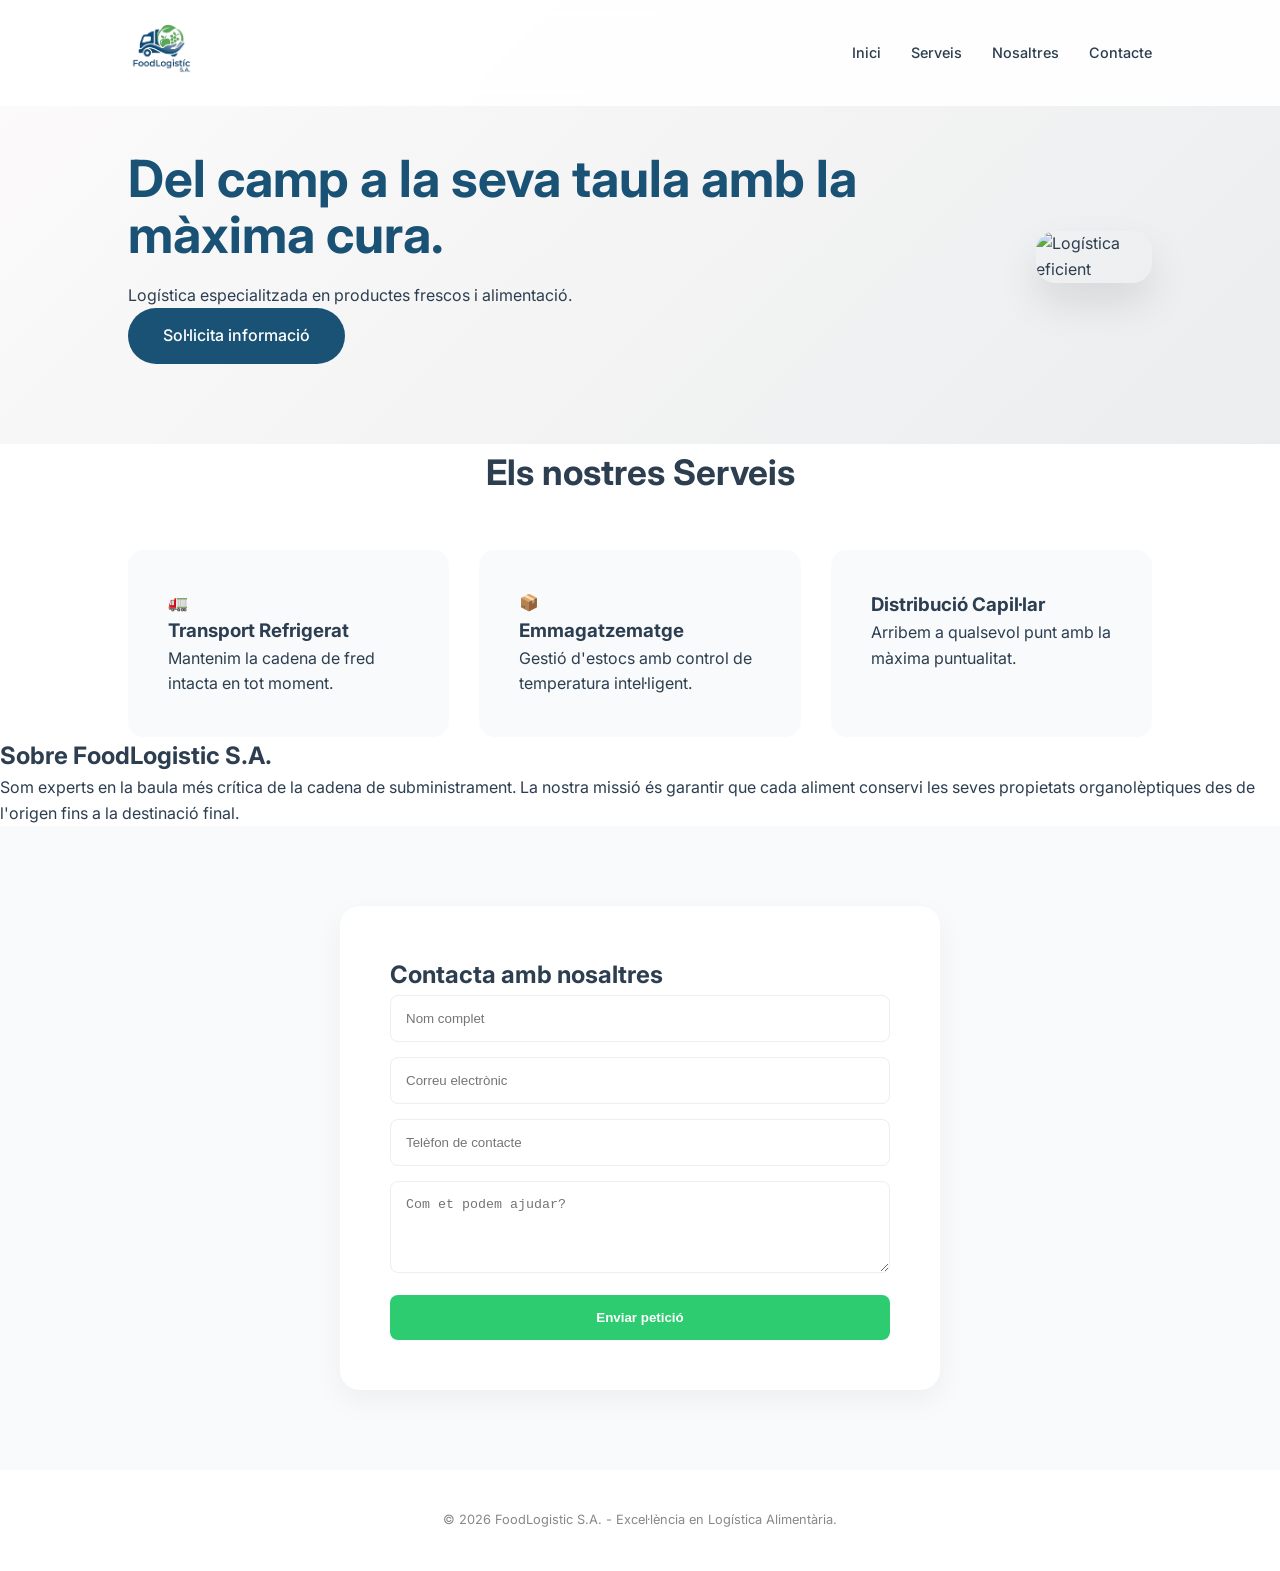
==== docs/index.html @ 3119c85d "Update index.html" ====
<!DOCTYPE html>
<html lang="ca">
<head>
    <meta charset="UTF-8">
    <meta name="viewport" content="width=device-width, initial-scale=1.0">
    <title>FoodLogistic S.A. | Frescura en Moviment</title>
    <link rel="stylesheet" href="styles.css">
    <link href="https://fonts.googleapis.com/css2?family=Inter:wght@300;500;700&display=swap" rel="stylesheet">
</head>
<body>

    <header>
        <nav>
            <div class="logo">
                <img src="img/FoodLogisticLogo.png" alt="FoodLogistic Logo">
            </div>
            <ul>
                <li><a href="#inici">Inici</a></li>
                <li><a href="#serveis">Serveis</a></li>
                <li><a href="#sobre-nosaltres">Nosaltres</a></li>
                <li><a href="#contacte">Contacte</a></li>
            </ul>
        </nav>
    </header>

    <main>
        <section id="inici" class="hero">
            <div class="hero-text">
                <h1>Del camp a la seva taula amb la màxima cura.</h1>
                <p>Logística especialitzada en productes frescos i alimentació.</p>
                <a href="#contacte" class="btn-main">Sol·licita informació</a>
            </div>
            <div class="hero-image">
                <img src="https://images.unsplash.com/photo-1586528116311-ad8dd3c8310d?auto=format&fit=crop&w=800&q=80" alt="Logística eficient">
            </div>
        </section>

        <section id="serveis" class="services">
            <h2 class="section-title">Els nostres Serveis</h2>
            <div class="grid">
                <div class="card">
                    <div class="icon">🚛</div>
                    <h3>Transport Refrigerat</h3>
                    <p>Mantenim la cadena de fred intacta en tot moment.</p>
                </div>
                <div class="card">
                    <div class="icon">📦</div>
                    <h3>Emmagatzematge</h3>
                    <p>Gestió d'estocs amb control de temperatura intel·ligent.</p>
                </div>
                <div class="card">
                    <h3>Distribució Capil·lar</h3>
                    <p>Arribem a qualsevol punt amb la màxima puntualitat.</p>
                </div>
            </div>
        </section>

        <section id="sobre-nosaltres" class="about">
            <div class="about-content">
                <h2>Sobre FoodLogistic S.A.</h2>
                <p>Som experts en la baula més crítica de la cadena de subministrament. La nostra missió és garantir que cada aliment conservi les seves propietats organolèptiques des de l'origen fins a la destinació final.</p>
            </div>
        </section>

        <section id="contacte" class="contact">
            <div class="contact-card">
                <h2>Contacta amb nosaltres</h2>
                <form>
                    <div class="form-group">
                        <input type="text" id="nom" placeholder="Nom complet" required>
                    </div>
                    <div class="form-group">
                        <input type="email" id="email" placeholder="Correu electrònic" required>
                    </div>
                    <div class="form-group">
                        <input type="tel" id="telefon" placeholder="Telèfon de contacte">
                    </div>
                    <div class="form-group">
                        <textarea id="missatge" rows="4" placeholder="Com et podem ajudar?" required></textarea>
                    </div>
                    <button type="submit" class="btn-submit">Enviar petició</button>
                </form>
            </div>
        </section>
    </main>

    <footer>
        <p>&copy; 2026 FoodLogistic S.A. - Excel·lència en Logística Alimentària.</p>
    </footer>
<!-- Default Statcounter code for FOODLOGISTIC
https://joanosunaa.github.io/Web-corporativa/ -->
<script type="text/javascript">
var sc_project=13214957; 
var sc_invisible=1; 
var sc_security="f2cc9ac7"; 
</script>
<script type="text/javascript"
src="https://www.statcounter.com/counter/counter.js" async></script>
<noscript><div class="statcounter"><a title="Web Analytics"
href="https://statcounter.com/" target="_blank"><img class="statcounter"
src="https://c.statcounter.com/13214957/0/f2cc9ac7/1/" alt="Web Analytics"
referrerPolicy="no-referrer-when-downgrade"></a></div></noscript>
<!-- End of Statcounter Code -->
</body>
</html>
---- docs/styles.css ----
:root {
    --primary-blue: #1a5276; /* Blau del logo */
    --accent-green: #2ecc71; /* Verd del logo */
    --text-dark: #2c3e50;
    --light-bg: #f8fafc;
    --white: #ffffff;
}

* {
    margin: 0;
    padding: 0;
    box-sizing: border-box;
}

body {
    font-family: 'Inter', sans-serif;
    color: var(--text-dark);
    background-color: var(--white);
    line-height: 1.6;
    scroll-behavior: smooth;
}

/* Navegació Elegant */
header {
    padding: 1.5rem 10%;
    position: fixed;
    width: 100%;
    background: rgba(255, 255, 255, 0.9);
    backdrop-filter: blur(10px);
    z-index: 1000;
    box-sizing: border-box;
}

nav {
    display: flex;
    justify-content: space-between;
    align-items: center;
}

.logo img {
    height: 50px; /* Ajustat per al logo FoodLogistic */
}

nav ul {
    display: flex;
    list-style: none;
}

nav ul li { margin-left: 30px; }

nav ul li a {
    text-decoration: none;
    color: var(--text-dark);
    font-weight: 500;
    font-size: 0.9rem;
    transition: color 0.3s;
}

nav ul li a:hover { color: var(--accent-green); }

/* Hero Section */
.hero {
    display: flex;
    align-items: center;
    padding: 150px 10% 80px;
    gap: 50px;
    background: linear-gradient(135deg, #fdfbfb 0%, #ebedee 100%);
}

.hero-text h1 {
    font-size: 3.2rem;
    line-height: 1.1;
    margin-bottom: 20px;
    color: var(--primary-blue);
}

.hero-image img {
    width: 100%;
    max-width: 500px;
    border-radius: 20px;
    box-shadow: 0 20px 40px rgba(0,0,0,0.1);
}

/* Botons */
.btn-main {
    display: inline-block;
    padding: 15px 35px;
    background-color: var(--primary-blue);
    color: white;
    text-decoration: none;
    border-radius: 50px;
    font-weight: 500;
    transition: transform 0.3s, box-shadow 0.3s;
}

.btn-main:hover {
    transform: translateY(-3px);
    box-shadow: 0 10px 20px rgba(26, 82, 118, 0.3);
}

/* Seccions Comuns */
.section-title {
    text-align: center;
    font-size: 2.2rem;
    margin-bottom: 50px;
}

.grid {
    display: grid;
    grid-template-columns: repeat(auto-fit, minmax(280px, 1fr));
    gap: 30px;
    padding: 0 10%;
}

.card {
    padding: 40px;
    background: var(--light-bg);
    border-radius: 15px;
    transition: 0.3s;
}

.card:hover { background: var(--white); box-shadow: 0 10px 30px rgba(0,0,0,0.05); }

/* Contacte */
.contact {
    background: var(--light-bg);
    padding: 80px 10%;
}

.contact-card {
    background: var(--white);
    max-width: 600px;
    margin: 0 auto;
    padding: 50px;
    border-radius: 20px;
    box-shadow: 0 10px 30px rgba(0,0,0,0.05);
}

.form-group input, .form-group textarea {
    width: 100%;
    padding: 15px;
    margin-bottom: 15px;
    border: 1px solid #eee;
    border-radius: 8px;
    outline: none;
}

.btn-submit {
    width: 100%;
    padding: 15px;
    background: var(--accent-green);
    color: white;
    border: none;
    border-radius: 8px;
    font-weight: bold;
    cursor: pointer;
}

footer {
    text-align: center;
    padding: 40px;
    font-size: 0.8rem;
    color: #888;
}

/* Responsive */
@media (max-width: 768px) {
    .hero { flex-direction: column; text-align: center; }
    .hero-text h1 { font-size: 2.2rem; }
}
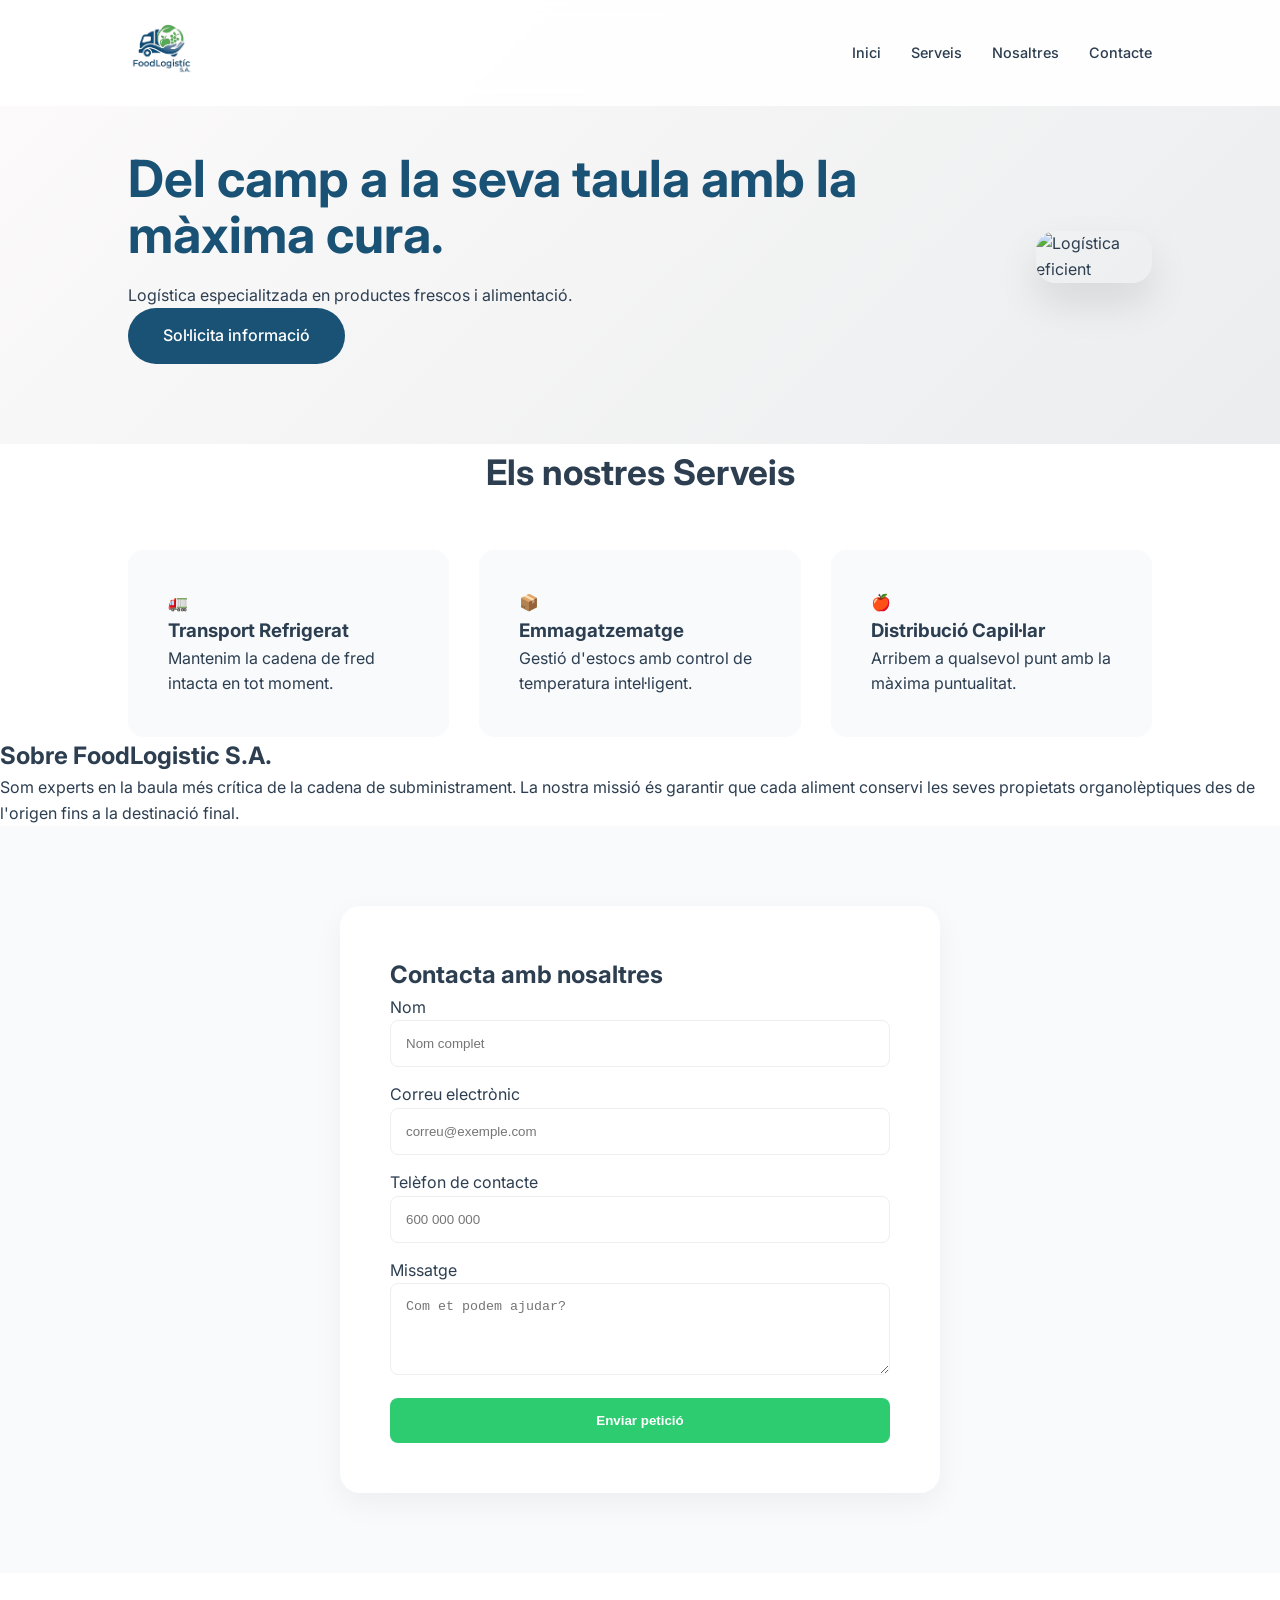
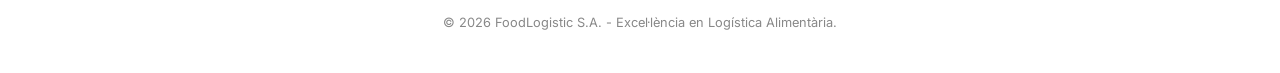
==== commit f8b9813a: "Update index.html" ====
--- a/docs/index.html
+++ b/docs/index.html
@@ -49,6 +49,7 @@
                     <p>Gestió d'estocs amb control de temperatura intel·ligent.</p>
                 </div>
                 <div class="card">
+                    <div class="icon">🍎</div>
                     <h3>Distribució Capil·lar</h3>
                     <p>Arribem a qualsevol punt amb la màxima puntualitat.</p>
                 </div>
@@ -65,18 +66,22 @@
         <section id="contacte" class="contact">
             <div class="contact-card">
                 <h2>Contacta amb nosaltres</h2>
-                <form>
+                <form action="#">
                     <div class="form-group">
-                        <input type="text" id="nom" placeholder="Nom complet" required>
+                        <label for="nom">Nom</label>
+                        <input type="text" id="nom" name="nom" placeholder="Nom complet" required>
                     </div>
                     <div class="form-group">
-                        <input type="email" id="email" placeholder="Correu electrònic" required>
+                        <label for="email">Correu electrònic</label>
+                        <input type="email" id="email" name="email" placeholder="correu@exemple.com" required>
                     </div>
                     <div class="form-group">
-                        <input type="tel" id="telefon" placeholder="Telèfon de contacte">
+                        <label for="telefon">Telèfon de contacte</label>
+                        <input type="tel" id="telefon" name="telefon" placeholder="600 000 000">
                     </div>
                     <div class="form-group">
-                        <textarea id="missatge" rows="4" placeholder="Com et podem ajudar?" required></textarea>
+                        <label for="missatge">Missatge</label>
+                        <textarea id="missatge" name="missatge" rows="4" placeholder="Com et podem ajudar?" required></textarea>
                     </div>
                     <button type="submit" class="btn-submit">Enviar petició</button>
                 </form>
@@ -87,19 +92,19 @@
     <footer>
         <p>&copy; 2026 FoodLogistic S.A. - Excel·lència en Logística Alimentària.</p>
     </footer>
-<!-- Default Statcounter code for FOODLOGISTIC
-https://joanosunaa.github.io/Web-corporativa/ -->
-<script type="text/javascript">
-var sc_project=13214957; 
-var sc_invisible=1; 
-var sc_security="f2cc9ac7"; 
-</script>
-<script type="text/javascript"
-src="https://www.statcounter.com/counter/counter.js" async></script>
-<noscript><div class="statcounter"><a title="Web Analytics"
-href="https://statcounter.com/" target="_blank"><img class="statcounter"
-src="https://c.statcounter.com/13214957/0/f2cc9ac7/1/" alt="Web Analytics"
-referrerPolicy="no-referrer-when-downgrade"></a></div></noscript>
-<!-- End of Statcounter Code -->
-</body>
+
+    <script type="text/javascript">
+        var sc_project=13214957; 
+        var sc_invisible=1; 
+        var sc_security="f2cc9ac7"; 
+    </script>
+    <script type="text/javascript" src="https://www.statcounter.com/counter/counter.js" async></script>
+    <noscript>
+        <div class="statcounter">
+            <a title="Web Analytics" href="https://statcounter.com/" target="_blank">
+                <img class="statcounter" src="https://c.statcounter.com/13214957/0/f2cc9ac7/1/" alt="Web Analytics" referrerPolicy="no-referrer-when-downgrade">
+            </a>
+        </div>
+    </noscript>
+    </body>
 </html>
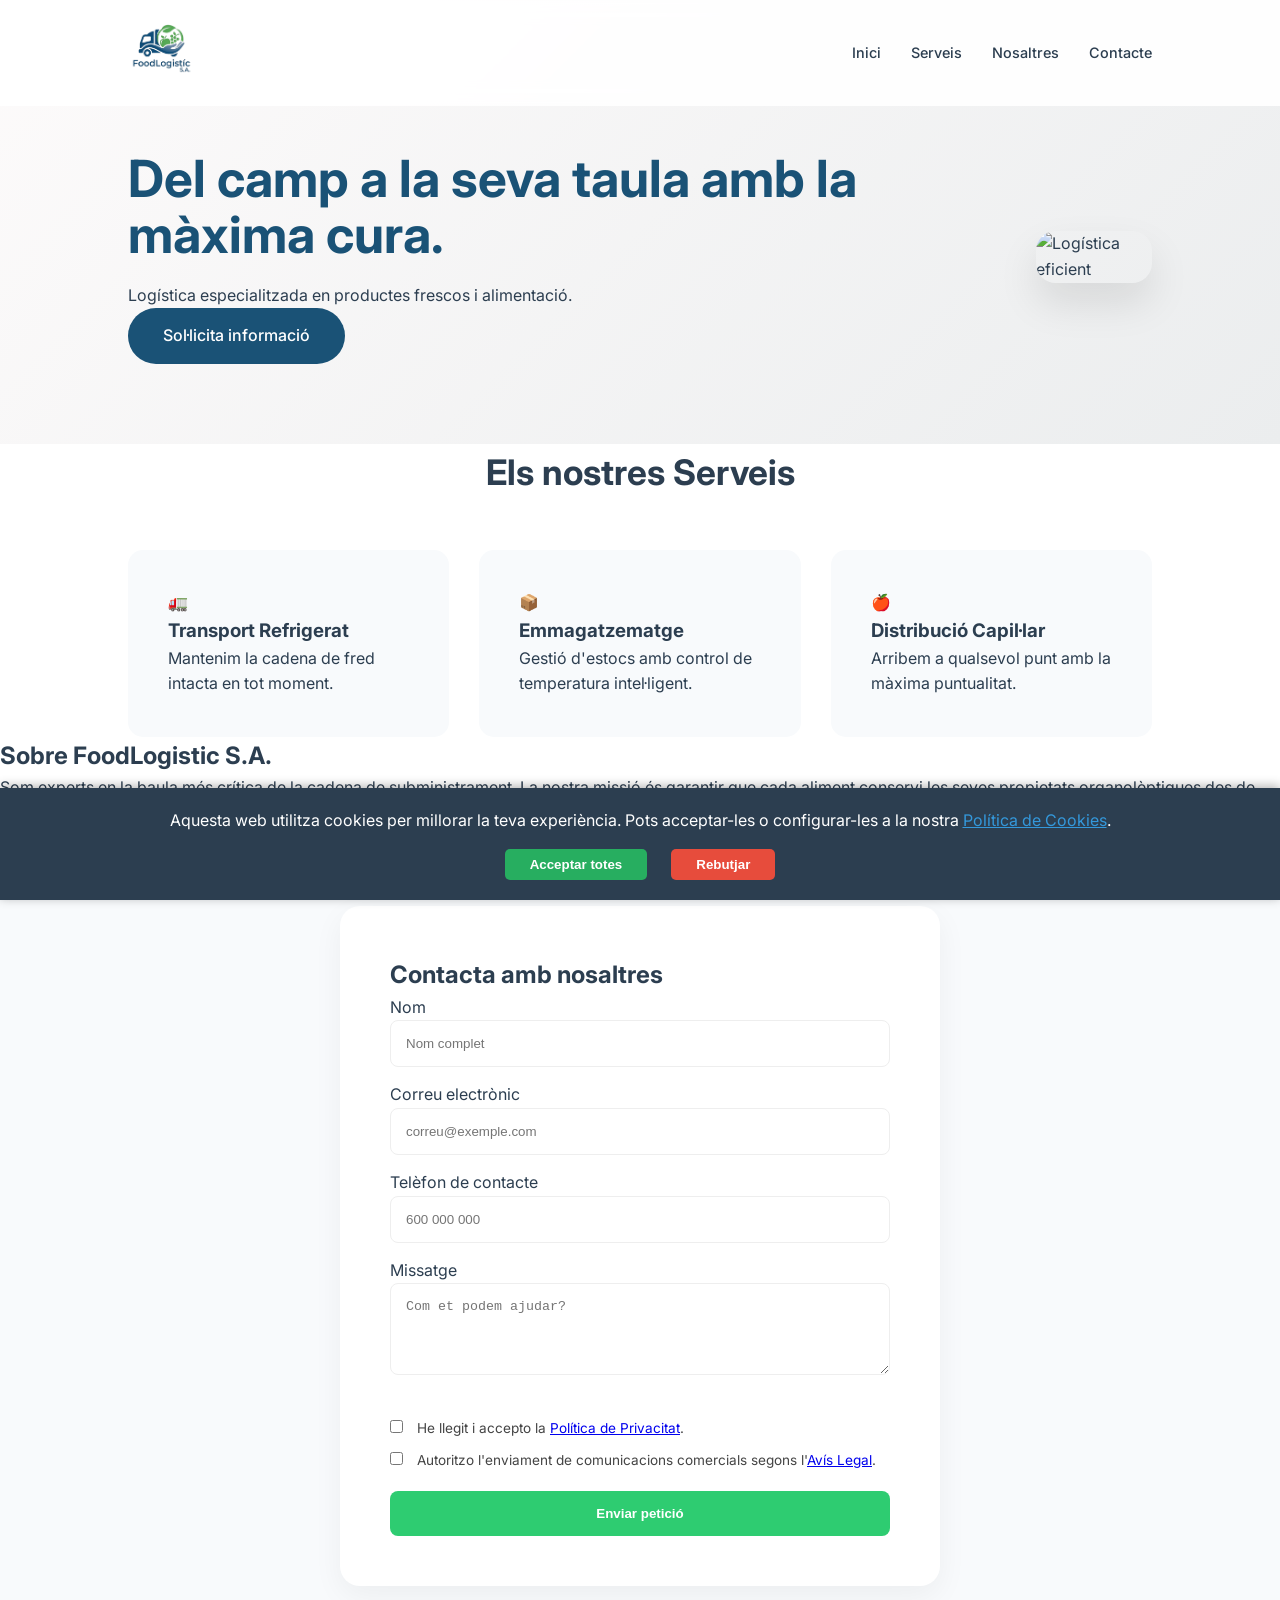
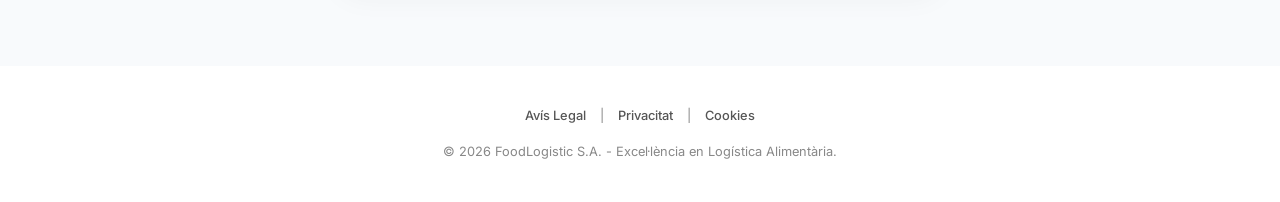
==== commit cc9111f1: "Update index.html" ====
--- a/docs/index.html
+++ b/docs/index.html
@@ -6,6 +6,66 @@
     <title>FoodLogistic S.A. | Frescura en Moviment</title>
     <link rel="stylesheet" href="styles.css">
     <link href="https://fonts.googleapis.com/css2?family=Inter:wght@300;500;700&display=swap" rel="stylesheet">
+    <style>
+        /* Estils afegits per a la Operació Escut Digital */
+        .form-legal {
+            margin: 20px 0;
+            text-align: left;
+            font-size: 0.85rem;
+            color: #444;
+        }
+        .form-legal label {
+            display: block;
+            margin-bottom: 10px;
+            cursor: pointer;
+        }
+        .form-legal input {
+            width: auto !important;
+            display: inline-block !important;
+            margin-right: 10px;
+        }
+        .footer-links {
+            margin-bottom: 15px;
+        }
+        .footer-links a {
+            color: #555;
+            text-decoration: none;
+            margin: 0 10px;
+            font-weight: 500;
+        }
+        .footer-links a:hover {
+            text-decoration: underline;
+            color: #27ae60;
+        }
+        /* Banner de Cookies */
+        #cookie-banner {
+            position: fixed;
+            bottom: 0;
+            left: 0;
+            width: 100%;
+            background: #2c3e50;
+            color: white;
+            padding: 20px;
+            display: none;
+            z-index: 9999;
+            text-align: center;
+            box-shadow: 0 -2px 10px rgba(0,0,0,0.3);
+            font-family: 'Inter', sans-serif;
+        }
+        .cookie-btns {
+            margin-top: 15px;
+        }
+        .btn-cookie {
+            padding: 8px 25px;
+            margin: 0 10px;
+            border: none;
+            border-radius: 5px;
+            cursor: pointer;
+            font-weight: bold;
+        }
+        .btn-cookie.accept { background-color: #27ae60; color: white; }
+        .btn-cookie.reject { background-color: #e74c3c; color: white; }
+    </style>
 </head>
 <body>
 
@@ -83,6 +143,18 @@
                         <label for="missatge">Missatge</label>
                         <textarea id="missatge" name="missatge" rows="4" placeholder="Com et podem ajudar?" required></textarea>
                     </div>
+
+                    <div class="form-legal">
+                        <label>
+                            <input type="checkbox" name="privacitat" required>
+                            He llegit i accepto la <a href="privacitat.html" target="_blank">Política de Privacitat</a>.
+                        </label>
+                        <label>
+                            <input type="checkbox" name="comercial">
+                            Autoritzo l'enviament de comunicacions comercials segons l'<a href="avis-legal.html" target="_blank">Avís Legal</a>.
+                        </label>
+                    </div>
+
                     <button type="submit" class="btn-submit">Enviar petició</button>
                 </form>
             </div>
@@ -90,13 +162,41 @@
     </main>
 
     <footer>
+        <div class="footer-links">
+            <a href="avis-legal.html">Avís Legal</a> | 
+            <a href="privacitat.html">Privacitat</a> | 
+            <a href="cookies.html">Cookies</a>
+        </div>
         <p>&copy; 2026 FoodLogistic S.A. - Excel·lència en Logística Alimentària.</p>
     </footer>
+
+    <div id="cookie-banner">
+        <p>Aquesta web utilitza cookies per millorar la teva experiència. Pots acceptar-les o configurar-les a la nostra <a href="cookies.html" style="color: #3498db;">Política de Cookies</a>.</p>
+        <div class="cookie-btns">
+            <button onclick="acceptCookies()" class="btn-cookie accept">Acceptar totes</button>
+            <button onclick="rejectCookies()" class="btn-cookie reject">Rebutjar</button>
+        </div>
+    </div>
 
     <script type="text/javascript">
         var sc_project=13214957; 
         var sc_invisible=1; 
         var sc_security="f2cc9ac7"; 
+        
+        // Lògica del Banner de Cookies
+        function acceptCookies() {
+            document.getElementById('cookie-banner').style.display = 'none';
+            localStorage.setItem('cookiesFoodLogistic', 'accepted');
+        }
+        function rejectCookies() {
+            document.getElementById('cookie-banner').style.display = 'none';
+            localStorage.setItem('cookiesFoodLogistic', 'rejected');
+        }
+        window.addEventListener('load', function() {
+            if (!localStorage.getItem('cookiesFoodLogistic')) {
+                document.getElementById('cookie-banner').style.display = 'block';
+            }
+        });
     </script>
     <script type="text/javascript" src="https://www.statcounter.com/counter/counter.js" async></script>
     <noscript>
@@ -106,5 +206,5 @@
             </a>
         </div>
     </noscript>
-    </body>
+</body>
 </html>
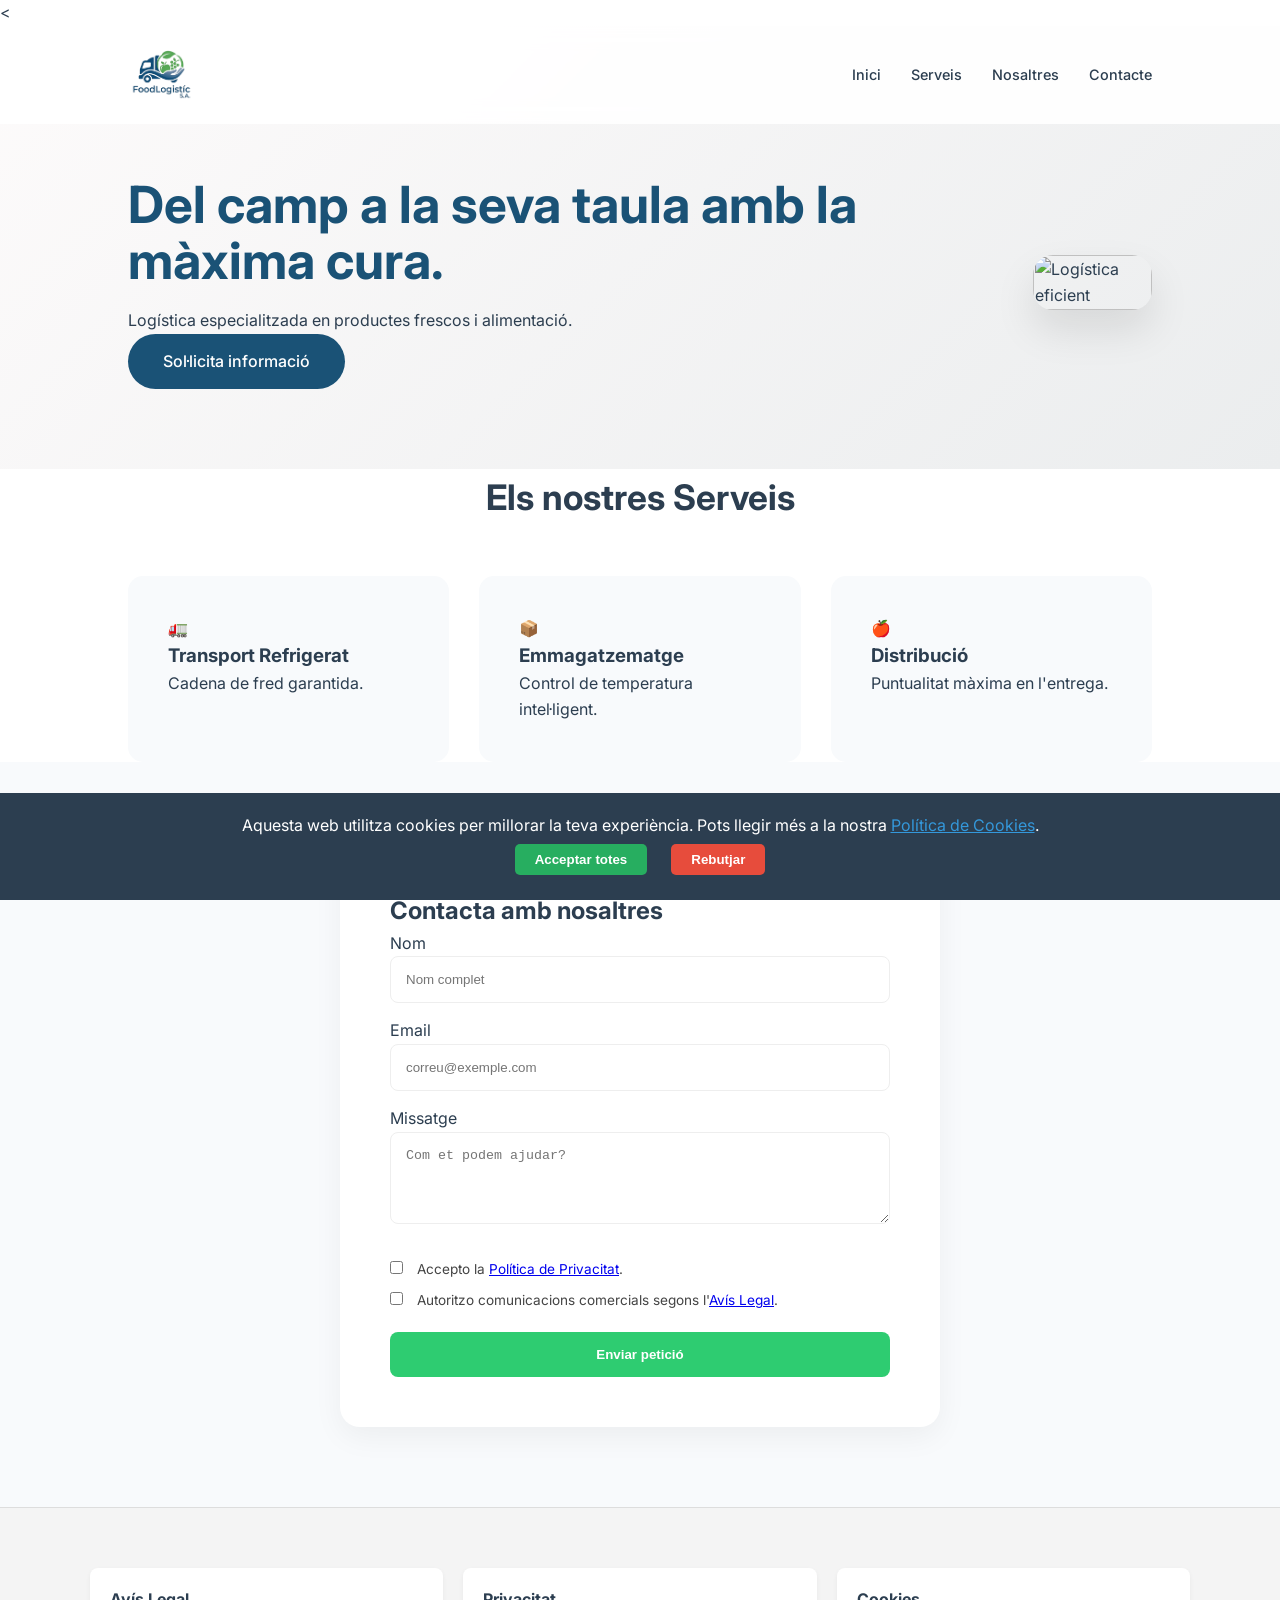
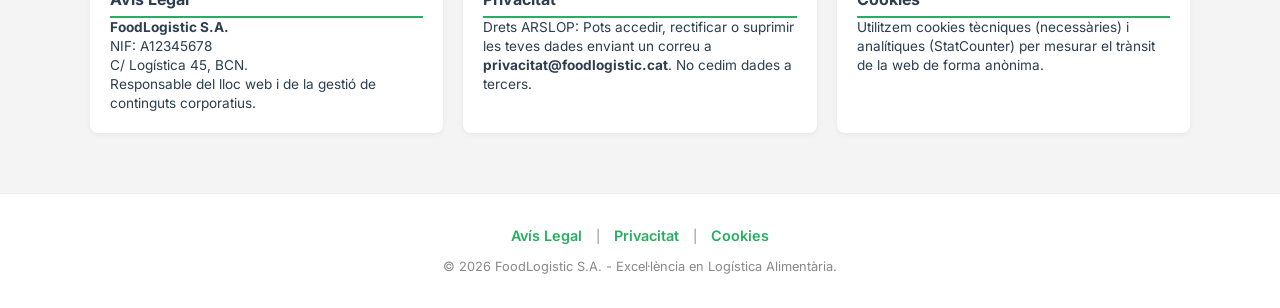
==== commit 4febba29: "Update index.html" ====
--- a/docs/index.html
+++ b/docs/index.html
@@ -1,4 +1,4 @@
-<!DOCTYPE html>
+<<!DOCTYPE html>
 <html lang="ca">
 <head>
     <meta charset="UTF-8">
@@ -7,73 +7,37 @@
     <link rel="stylesheet" href="styles.css">
     <link href="https://fonts.googleapis.com/css2?family=Inter:wght@300;500;700&display=swap" rel="stylesheet">
     <style>
-        /* Estils afegits per a la Operació Escut Digital */
-        .form-legal {
-            margin: 20px 0;
-            text-align: left;
-            font-size: 0.85rem;
-            color: #444;
-        }
-        .form-legal label {
-            display: block;
-            margin-bottom: 10px;
-            cursor: pointer;
-        }
-        .form-legal input {
-            width: auto !important;
-            display: inline-block !important;
-            margin-right: 10px;
-        }
-        .footer-links {
-            margin-bottom: 15px;
-        }
-        .footer-links a {
-            color: #555;
-            text-decoration: none;
-            margin: 0 10px;
-            font-weight: 500;
-        }
-        .footer-links a:hover {
-            text-decoration: underline;
-            color: #27ae60;
-        }
+        /* Estils per als elements legals Operació Escut Digital */
+        .form-legal { margin: 20px 0; text-align: left; font-size: 0.85rem; color: #444; font-family: 'Inter', sans-serif; }
+        .form-legal label { display: block; margin-bottom: 10px; cursor: pointer; }
+        .form-legal input { width: auto !important; display: inline-block !important; margin-right: 10px; }
+        
+        /* Secció de textos legals al final (Tot en un) */
+        .legal-content-section { padding: 60px 20px; background: #f4f4f4; border-top: 1px solid #ddd; font-family: 'Inter', sans-serif; font-size: 0.85rem; line-height: 1.4; }
+        .legal-box { max-width: 1100px; margin: 0 auto; display: grid; grid-template-columns: 1fr 1fr 1fr; gap: 20px; }
+        .legal-item { background: white; padding: 20px; border-radius: 8px; box-shadow: 0 2px 5px rgba(0,0,0,0.05); }
+        .legal-item h3 { color: #2c3e50; border-bottom: 2px solid #27ae60; padding-bottom: 5px; margin-top: 0; font-size: 1rem; }
+
         /* Banner de Cookies */
         #cookie-banner {
-            position: fixed;
-            bottom: 0;
-            left: 0;
-            width: 100%;
-            background: #2c3e50;
-            color: white;
-            padding: 20px;
-            display: none;
-            z-index: 9999;
-            text-align: center;
-            box-shadow: 0 -2px 10px rgba(0,0,0,0.3);
-            font-family: 'Inter', sans-serif;
+            position: fixed; bottom: 0; left: 0; width: 100%; background: #2c3e50; color: white; 
+            padding: 20px; display: none; z-index: 9999; text-align: center; font-family: 'Inter', sans-serif;
         }
-        .cookie-btns {
-            margin-top: 15px;
-        }
-        .btn-cookie {
-            padding: 8px 25px;
-            margin: 0 10px;
-            border: none;
-            border-radius: 5px;
-            cursor: pointer;
-            font-weight: bold;
-        }
+        .btn-cookie { padding: 8px 20px; margin: 5px 10px; border: none; border-radius: 5px; cursor: pointer; font-weight: bold; }
         .btn-cookie.accept { background-color: #27ae60; color: white; }
         .btn-cookie.reject { background-color: #e74c3c; color: white; }
+        
+        footer { padding: 30px; text-align: center; background: #fff; border-top: 1px solid #eee; }
+        .footer-links { margin-bottom: 10px; }
+        .footer-links a { margin: 0 10px; color: #27ae60; text-decoration: none; font-weight: 600; font-size: 0.9rem; }
+        .footer-links a:hover { text-decoration: underline; }
     </style>
 </head>
 <body>
 
     <header>
         <nav>
-            <div class="logo">
-                <img src="img/FoodLogisticLogo.png" alt="FoodLogistic Logo">
-            </div>
+            <div class="logo"><img src="img/FoodLogisticLogo.png" alt="FoodLogistic Logo"></div>
             <ul>
                 <li><a href="#inici">Inici</a></li>
                 <li><a href="#serveis">Serveis</a></li>
@@ -98,28 +62,9 @@
         <section id="serveis" class="services">
             <h2 class="section-title">Els nostres Serveis</h2>
             <div class="grid">
-                <div class="card">
-                    <div class="icon">🚛</div>
-                    <h3>Transport Refrigerat</h3>
-                    <p>Mantenim la cadena de fred intacta en tot moment.</p>
-                </div>
-                <div class="card">
-                    <div class="icon">📦</div>
-                    <h3>Emmagatzematge</h3>
-                    <p>Gestió d'estocs amb control de temperatura intel·ligent.</p>
-                </div>
-                <div class="card">
-                    <div class="icon">🍎</div>
-                    <h3>Distribució Capil·lar</h3>
-                    <p>Arribem a qualsevol punt amb la màxima puntualitat.</p>
-                </div>
-            </div>
-        </section>
-
-        <section id="sobre-nosaltres" class="about">
-            <div class="about-content">
-                <h2>Sobre FoodLogistic S.A.</h2>
-                <p>Som experts en la baula més crítica de la cadena de subministrament. La nostra missió és garantir que cada aliment conservi les seves propietats organolèptiques des de l'origen fins a la destinació final.</p>
+                <div class="card"><div class="icon">🚛</div><h3>Transport Refrigerat</h3><p>Cadena de fred garantida.</p></div>
+                <div class="card"><div class="icon">📦</div><h3>Emmagatzematge</h3><p>Control de temperatura intel·ligent.</p></div>
+                <div class="card"><div class="icon">🍎</div><h3>Distribució</h3><p>Puntualitat màxima en l'entrega.</p></div>
             </div>
         </section>
 
@@ -127,51 +72,54 @@
             <div class="contact-card">
                 <h2>Contacta amb nosaltres</h2>
                 <form action="#">
-                    <div class="form-group">
-                        <label for="nom">Nom</label>
-                        <input type="text" id="nom" name="nom" placeholder="Nom complet" required>
-                    </div>
-                    <div class="form-group">
-                        <label for="email">Correu electrònic</label>
-                        <input type="email" id="email" name="email" placeholder="correu@exemple.com" required>
-                    </div>
-                    <div class="form-group">
-                        <label for="telefon">Telèfon de contacte</label>
-                        <input type="tel" id="telefon" name="telefon" placeholder="600 000 000">
-                    </div>
-                    <div class="form-group">
-                        <label for="missatge">Missatge</label>
-                        <textarea id="missatge" name="missatge" rows="4" placeholder="Com et podem ajudar?" required></textarea>
-                    </div>
+                    <div class="form-group"><label for="nom">Nom</label><input type="text" id="nom" placeholder="Nom complet" required></div>
+                    <div class="form-group"><label for="email">Email</label><input type="email" id="email" placeholder="correu@exemple.com" required></div>
+                    <div class="form-group"><label for="missatge">Missatge</label><textarea id="missatge" rows="4" placeholder="Com et podem ajudar?" required></textarea></div>
 
                     <div class="form-legal">
                         <label>
                             <input type="checkbox" name="privacitat" required>
-                            He llegit i accepto la <a href="privacitat.html" target="_blank">Política de Privacitat</a>.
+                            Accepto la <a href="#politica-privacitat">Política de Privacitat</a>.
                         </label>
                         <label>
                             <input type="checkbox" name="comercial">
-                            Autoritzo l'enviament de comunicacions comercials segons l'<a href="avis-legal.html" target="_blank">Avís Legal</a>.
+                            Autoritzo comunicacions comercials segons l'<a href="#avis-legal">Avís Legal</a>.
                         </label>
                     </div>
-
                     <button type="submit" class="btn-submit">Enviar petició</button>
                 </form>
+            </div>
+        </section>
+
+        <section id="seccio-legal" class="legal-content-section">
+            <div class="legal-box">
+                <div id="avis-legal" class="legal-item">
+                    <h3>Avís Legal</h3>
+                    <p><strong>FoodLogistic S.A.</strong><br>NIF: A12345678<br>C/ Logística 45, BCN.<br>Responsable del lloc web i de la gestió de continguts corporatius.</p>
+                </div>
+                <div id="politica-privacitat" class="legal-item">
+                    <h3>Privacitat</h3>
+                    <p>Drets ARSLOP: Pots accedir, rectificar o suprimir les teves dades enviant un correu a <strong>privacitat@foodlogistic.cat</strong>. No cedim dades a tercers.</p>
+                </div>
+                <div id="politica-cookies" class="legal-item">
+                    <h3>Cookies</h3>
+                    <p>Utilitzem cookies tècniques (necessàries) i analítiques (StatCounter) per mesurar el trànsit de la web de forma anònima.</p>
+                </div>
             </div>
         </section>
     </main>
 
     <footer>
         <div class="footer-links">
-            <a href="avis-legal.html">Avís Legal</a> | 
-            <a href="privacitat.html">Privacitat</a> | 
-            <a href="cookies.html">Cookies</a>
+            <a href="#avis-legal">Avís Legal</a> | 
+            <a href="#politica-privacitat">Privacitat</a> | 
+            <a href="#politica-cookies">Cookies</a>
         </div>
         <p>&copy; 2026 FoodLogistic S.A. - Excel·lència en Logística Alimentària.</p>
     </footer>
 
     <div id="cookie-banner">
-        <p>Aquesta web utilitza cookies per millorar la teva experiència. Pots acceptar-les o configurar-les a la nostra <a href="cookies.html" style="color: #3498db;">Política de Cookies</a>.</p>
+        <p>Aquesta web utilitza cookies per millorar la teva experiència. Pots llegir més a la nostra <a href="#politica-cookies" style="color: #3498db; text-decoration: underline;">Política de Cookies</a>.</p>
         <div class="cookie-btns">
             <button onclick="acceptCookies()" class="btn-cookie accept">Acceptar totes</button>
             <button onclick="rejectCookies()" class="btn-cookie reject">Rebutjar</button>
@@ -179,32 +127,22 @@
     </div>
 
     <script type="text/javascript">
-        var sc_project=13214957; 
-        var sc_invisible=1; 
-        var sc_security="f2cc9ac7"; 
+        var sc_project=13214957; var sc_invisible=1; var sc_security="f2cc9ac7"; 
         
-        // Lògica del Banner de Cookies
         function acceptCookies() {
             document.getElementById('cookie-banner').style.display = 'none';
-            localStorage.setItem('cookiesFoodLogistic', 'accepted');
+            localStorage.setItem('foodlogistic_cookies', 'true');
         }
         function rejectCookies() {
             document.getElementById('cookie-banner').style.display = 'none';
-            localStorage.setItem('cookiesFoodLogistic', 'rejected');
+            localStorage.setItem('foodlogistic_cookies', 'false');
         }
-        window.addEventListener('load', function() {
-            if (!localStorage.getItem('cookiesFoodLogistic')) {
+        window.onload = function() {
+            if (!localStorage.getItem('foodlogistic_cookies')) {
                 document.getElementById('cookie-banner').style.display = 'block';
             }
-        });
+        };
     </script>
     <script type="text/javascript" src="https://www.statcounter.com/counter/counter.js" async></script>
-    <noscript>
-        <div class="statcounter">
-            <a title="Web Analytics" href="https://statcounter.com/" target="_blank">
-                <img class="statcounter" src="https://c.statcounter.com/13214957/0/f2cc9ac7/1/" alt="Web Analytics" referrerPolicy="no-referrer-when-downgrade">
-            </a>
-        </div>
-    </noscript>
 </body>
 </html>
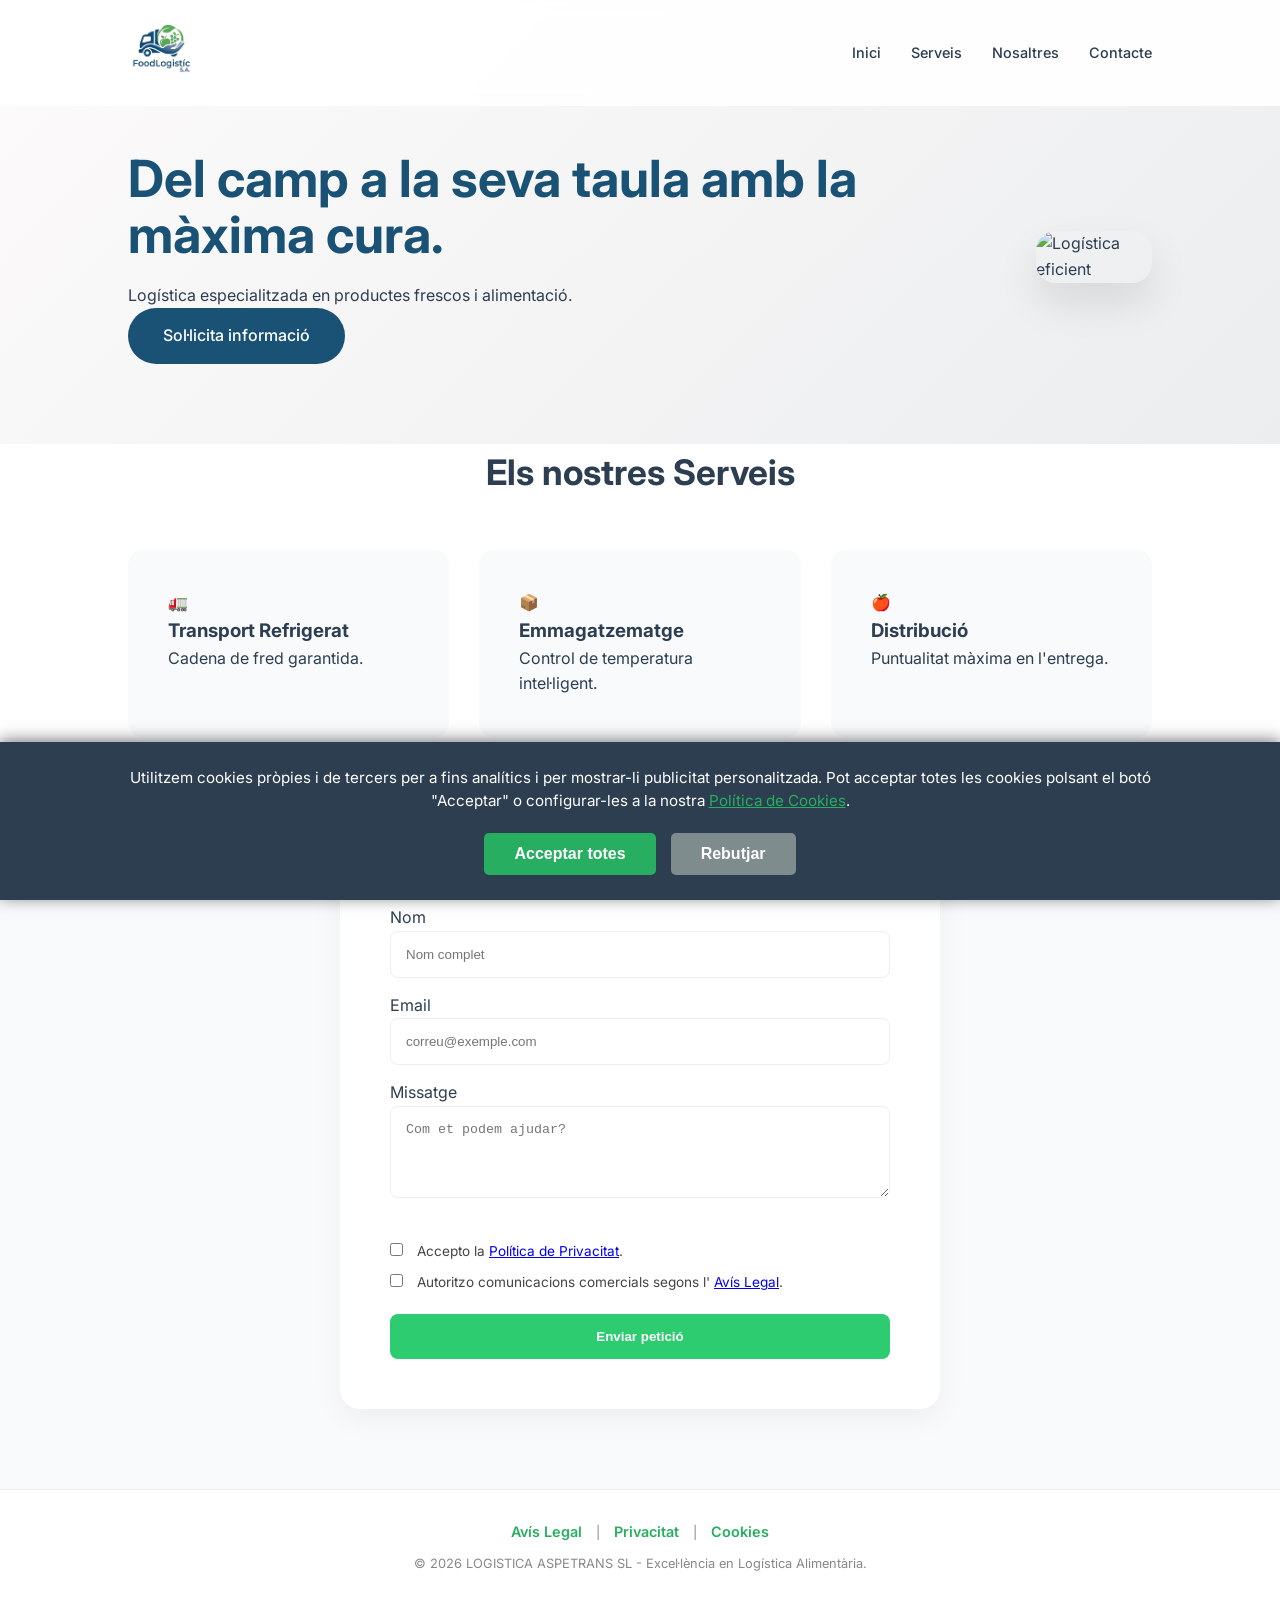
==== commit 8c6c4ca6: "Update index.html" ====
--- a/docs/index.html
+++ b/docs/index.html
@@ -1,4 +1,4 @@
-<<!DOCTYPE html>
+<!DOCTYPE html>
 <html lang="ca">
 <head>
     <meta charset="UTF-8">
@@ -7,30 +7,22 @@
     <link rel="stylesheet" href="styles.css">
     <link href="https://fonts.googleapis.com/css2?family=Inter:wght@300;500;700&display=swap" rel="stylesheet">
     <style>
-        /* Estils per als elements legals Operació Escut Digital */
+        /* Estils per als elements legals */
         .form-legal { margin: 20px 0; text-align: left; font-size: 0.85rem; color: #444; font-family: 'Inter', sans-serif; }
         .form-legal label { display: block; margin-bottom: 10px; cursor: pointer; }
         .form-legal input { width: auto !important; display: inline-block !important; margin-right: 10px; }
-        
-        /* Secció de textos legals al final (Tot en un) */
-        .legal-content-section { padding: 60px 20px; background: #f4f4f4; border-top: 1px solid #ddd; font-family: 'Inter', sans-serif; font-size: 0.85rem; line-height: 1.4; }
-        .legal-box { max-width: 1100px; margin: 0 auto; display: grid; grid-template-columns: 1fr 1fr 1fr; gap: 20px; }
-        .legal-item { background: white; padding: 20px; border-radius: 8px; box-shadow: 0 2px 5px rgba(0,0,0,0.05); }
-        .legal-item h3 { color: #2c3e50; border-bottom: 2px solid #27ae60; padding-bottom: 5px; margin-top: 0; font-size: 1rem; }
-
-        /* Banner de Cookies */
-        #cookie-banner {
-            position: fixed; bottom: 0; left: 0; width: 100%; background: #2c3e50; color: white; 
-            padding: 20px; display: none; z-index: 9999; text-align: center; font-family: 'Inter', sans-serif;
-        }
-        .btn-cookie { padding: 8px 20px; margin: 5px 10px; border: none; border-radius: 5px; cursor: pointer; font-weight: bold; }
-        .btn-cookie.accept { background-color: #27ae60; color: white; }
-        .btn-cookie.reject { background-color: #e74c3c; color: white; }
         
         footer { padding: 30px; text-align: center; background: #fff; border-top: 1px solid #eee; }
         .footer-links { margin-bottom: 10px; }
         .footer-links a { margin: 0 10px; color: #27ae60; text-decoration: none; font-weight: 600; font-size: 0.9rem; }
         .footer-links a:hover { text-decoration: underline; }
+
+        /* Banner de Cookies Estilitzat */
+        #cookie-popup {
+            position: fixed; bottom: 0; left: 0; width: 100%; background: #2c3e50; 
+            color: white; padding: 25px; z-index: 10000; box-shadow: 0 -2px 15px rgba(0,0,0,0.5); 
+            font-family: 'Inter', sans-serif; display: none;
+        }
     </style>
 </head>
 <body>
@@ -79,50 +71,39 @@
                     <div class="form-legal">
                         <label>
                             <input type="checkbox" name="privacitat" required>
-                            Accepto la <a href="#politica-privacitat">Política de Privacitat</a>.
+                            Accepto la <a href="privacitat.html">Política de Privacitat</a>.
                         </label>
                         <label>
                             <input type="checkbox" name="comercial">
-                            Autoritzo comunicacions comercials segons l'<a href="#avis-legal">Avís Legal</a>.
+                            Autoritzo comunicacions comercials segons l' <a href="avis-legal.html">Avís Legal</a>.
                         </label>
                     </div>
                     <button type="submit" class="btn-submit">Enviar petició</button>
                 </form>
             </div>
         </section>
-
-        <section id="seccio-legal" class="legal-content-section">
-            <div class="legal-box">
-                <div id="avis-legal" class="legal-item">
-                    <h3>Avís Legal</h3>
-                    <p><strong>FoodLogistic S.A.</strong><br>NIF: A12345678<br>C/ Logística 45, BCN.<br>Responsable del lloc web i de la gestió de continguts corporatius.</p>
-                </div>
-                <div id="politica-privacitat" class="legal-item">
-                    <h3>Privacitat</h3>
-                    <p>Drets ARSLOP: Pots accedir, rectificar o suprimir les teves dades enviant un correu a <strong>privacitat@foodlogistic.cat</strong>. No cedim dades a tercers.</p>
-                </div>
-                <div id="politica-cookies" class="legal-item">
-                    <h3>Cookies</h3>
-                    <p>Utilitzem cookies tècniques (necessàries) i analítiques (StatCounter) per mesurar el trànsit de la web de forma anònima.</p>
-                </div>
-            </div>
-        </section>
     </main>
 
     <footer>
         <div class="footer-links">
-            <a href="#avis-legal">Avís Legal</a> | 
-            <a href="#politica-privacitat">Privacitat</a> | 
-            <a href="#politica-cookies">Cookies</a>
+            <a href="avis-legal.html">Avís Legal</a> | 
+            <a href="privacitat.html">Privacitat</a> | 
+            <a href="cookies.html">Cookies</a>
         </div>
-        <p>&copy; 2026 FoodLogistic S.A. - Excel·lència en Logística Alimentària.</p>
+        <p>&copy; 2026 LOGISTICA ASPETRANS SL - Excel·lència en Logística Alimentària.</p>
     </footer>
 
-    <div id="cookie-banner">
-        <p>Aquesta web utilitza cookies per millorar la teva experiència. Pots llegir més a la nostra <a href="#politica-cookies" style="color: #3498db; text-decoration: underline;">Política de Cookies</a>.</p>
-        <div class="cookie-btns">
-            <button onclick="acceptCookies()" class="btn-cookie accept">Acceptar totes</button>
-            <button onclick="rejectCookies()" class="btn-cookie reject">Rebutjar</button>
+    <div id="cookie-popup">
+        <div style="max-width: 1100px; margin: auto; display: flex; flex-direction: column; align-items: center; text-align: center;">
+            <p style="margin-bottom: 20px; font-size: 0.95rem; line-height: 1.5;">
+                Utilitzem cookies pròpies i de tercers per a fins analítics i per mostrar-li publicitat personalitzada. 
+                Pot acceptar totes les cookies polsant el botó "Acceptar" o configurar-les a la nostra 
+                <a href="cookies.html" style="color: #27ae60; text-decoration: underline;">Política de Cookies</a>.
+            </p>
+            <div style="display: flex; gap: 15px;">
+                <button onclick="acceptCookies()" style="background: #27ae60; color: white; border: none; padding: 12px 30px; border-radius: 5px; cursor: pointer; font-weight: bold; font-size: 1rem;">Acceptar totes</button>
+                <button onclick="rejectCookies()" style="background: #7f8c8d; color: white; border: none; padding: 12px 30px; border-radius: 5px; cursor: pointer; font-weight: bold; font-size: 1rem;">Rebutjar</button>
+            </div>
         </div>
     </div>
 
@@ -130,16 +111,18 @@
         var sc_project=13214957; var sc_invisible=1; var sc_security="f2cc9ac7"; 
         
         function acceptCookies() {
-            document.getElementById('cookie-banner').style.display = 'none';
-            localStorage.setItem('foodlogistic_cookies', 'true');
+            document.getElementById('cookie-popup').style.display = 'none';
+            localStorage.setItem('aspetrans_cookies_accepted', 'true');
         }
+
         function rejectCookies() {
-            document.getElementById('cookie-banner').style.display = 'none';
-            localStorage.setItem('foodlogistic_cookies', 'false');
+            document.getElementById('cookie-popup').style.display = 'none';
+            localStorage.setItem('aspetrans_cookies_accepted', 'false');
         }
+
         window.onload = function() {
-            if (!localStorage.getItem('foodlogistic_cookies')) {
-                document.getElementById('cookie-banner').style.display = 'block';
+            if (!localStorage.getItem('aspetrans_cookies_accepted')) {
+                document.getElementById('cookie-popup').style.display = 'block';
             }
         };
     </script>
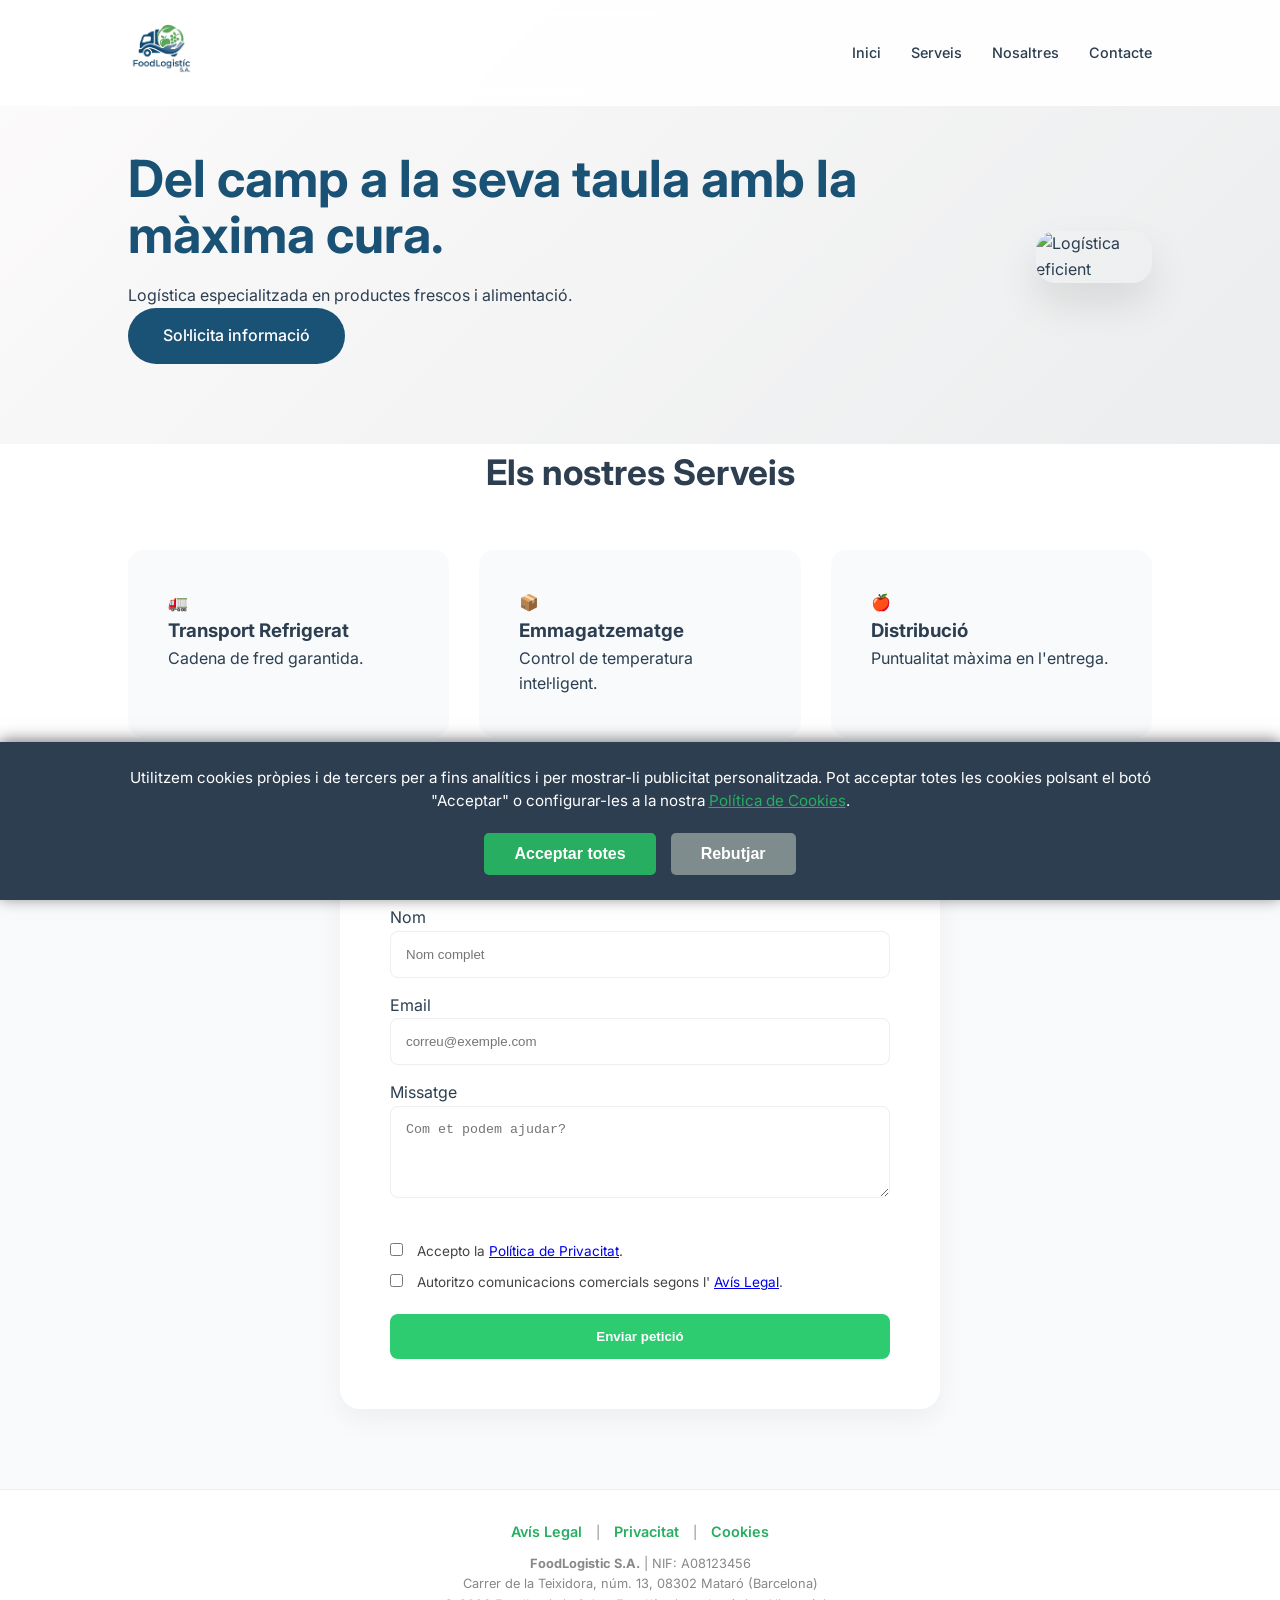
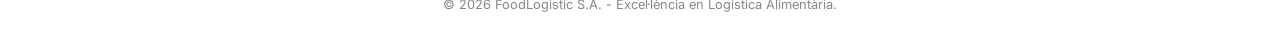
==== commit d73397d8: "Update index.html" ====
--- a/docs/index.html
+++ b/docs/index.html
@@ -90,7 +90,9 @@
             <a href="privacitat.html">Privacitat</a> | 
             <a href="cookies.html">Cookies</a>
         </div>
-        <p>&copy; 2026 LOGISTICA ASPETRANS SL - Excel·lència en Logística Alimentària.</p>
+        <p><strong>FoodLogistic S.A.</strong> | NIF: A08123456</p>
+        <p>Carrer de la Teixidora, núm. 13, 08302 Mataró (Barcelona)</p>
+        <p>&copy; 2026 FoodLogistic S.A. - Excel·lència en Logística Alimentària.</p>
     </footer>
 
     <div id="cookie-popup">
@@ -112,16 +114,16 @@
         
         function acceptCookies() {
             document.getElementById('cookie-popup').style.display = 'none';
-            localStorage.setItem('aspetrans_cookies_accepted', 'true');
+            localStorage.setItem('foodlogistic_cookies_accepted', 'true');
         }
 
         function rejectCookies() {
             document.getElementById('cookie-popup').style.display = 'none';
-            localStorage.setItem('aspetrans_cookies_accepted', 'false');
+            localStorage.setItem('foodlogistic_cookies_accepted', 'false');
         }
 
         window.onload = function() {
-            if (!localStorage.getItem('aspetrans_cookies_accepted')) {
+            if (!localStorage.getItem('foodlogistic_cookies_accepted')) {
                 document.getElementById('cookie-popup').style.display = 'block';
             }
         };
